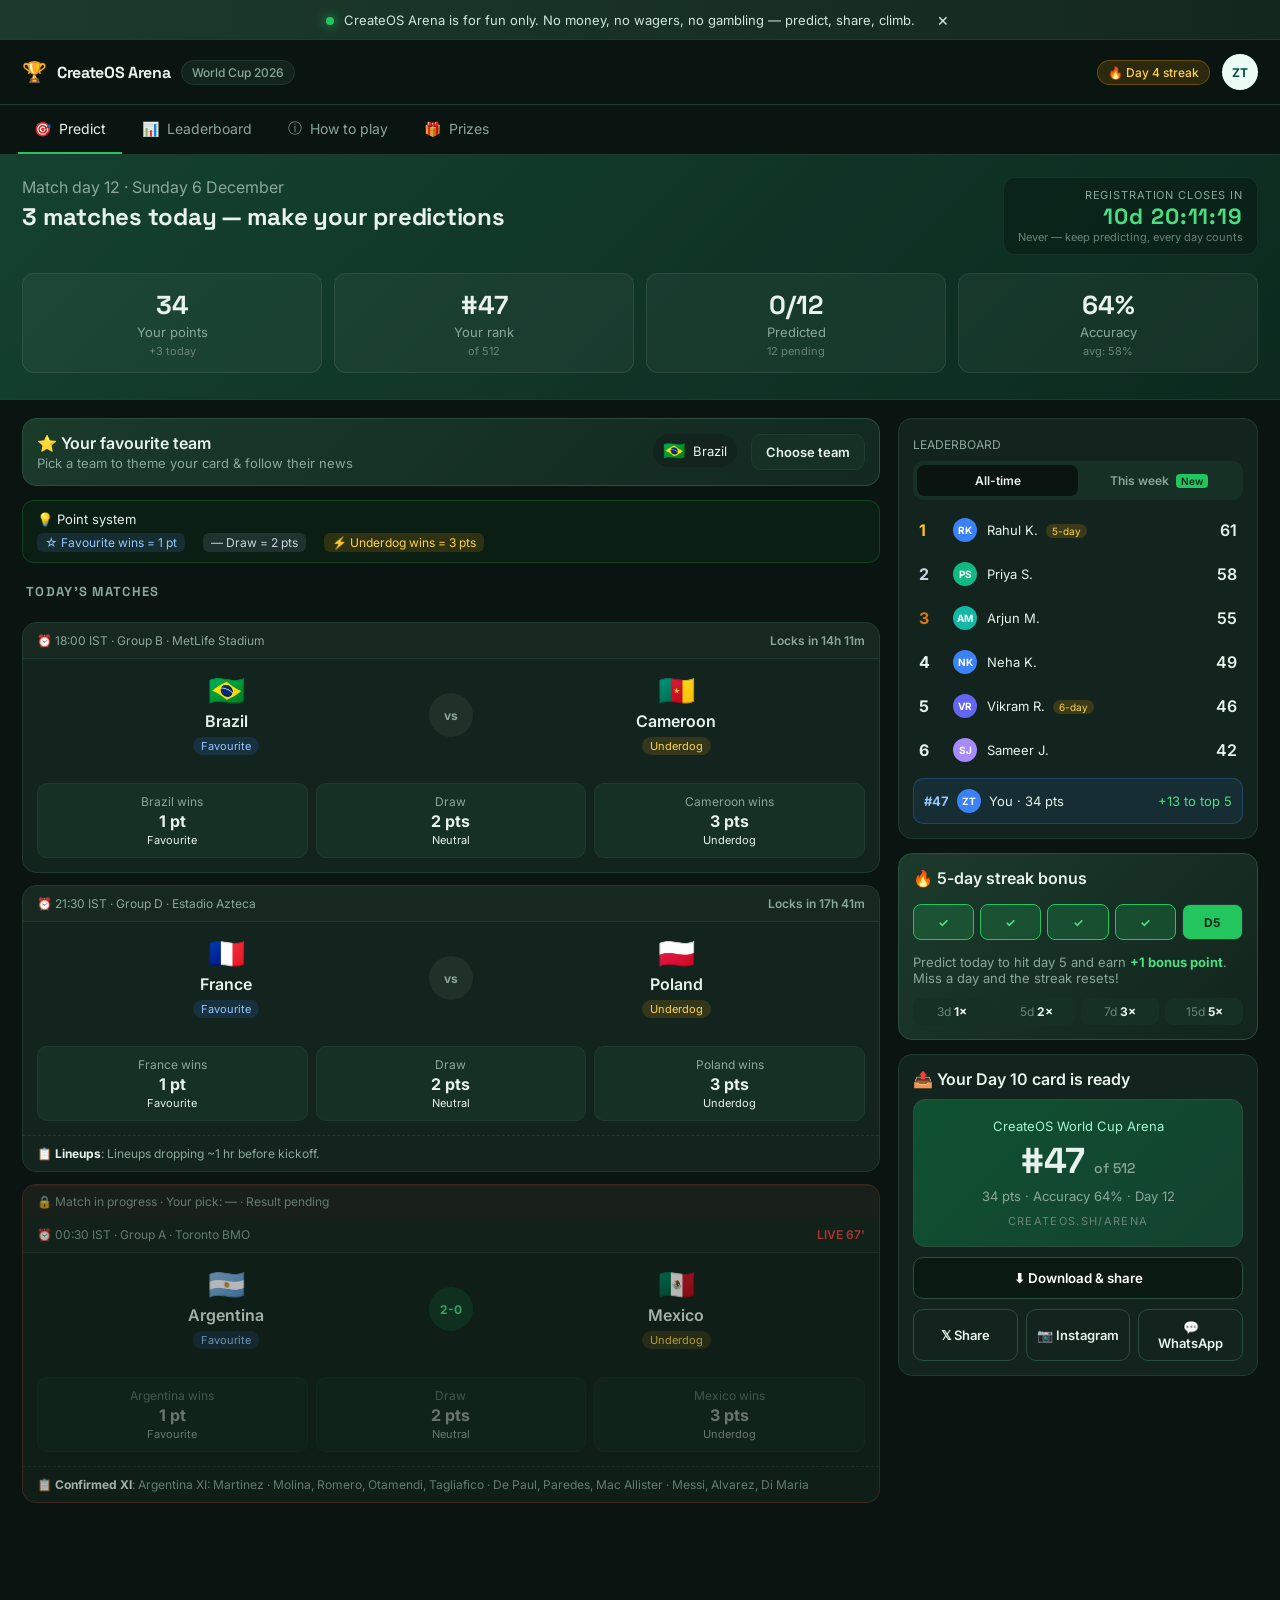
==== index.html @ 61941e2f "feat: ship CreateOS Arena predictions app Static SPA implementing all Section 1 + Section 2 features" ====
<!doctype html>
<html lang="en">
  <head>
    <meta charset="utf-8" />
    <meta name="viewport" content="width=device-width, initial-scale=1, viewport-fit=cover" />
    <meta name="theme-color" content="#0b1f17" />
    <title>CreateOS Arena · World Cup 2026 Predictions</title>
    <meta name="description" content="CreateOS Arena — predict World Cup 2026 matches, climb the leaderboard, build streaks, and share your rank card. For fun only." />
    <link rel="icon" href="data:image/svg+xml,%3Csvg xmlns='http://www.w3.org/2000/svg' viewBox='0 0 32 32'%3E%3Ctext y='26' font-size='26'%3E%F0%9F%8F%86%3C/text%3E%3C/svg%3E" />
    <link rel="preconnect" href="https://fonts.googleapis.com" />
    <link rel="preconnect" href="https://fonts.gstatic.com" crossorigin />
    <link href="https://fonts.googleapis.com/css2?family=Inter:wght@400;500;600;700;800&family=Space+Grotesk:wght@600;700&display=swap" rel="stylesheet" />
    <link rel="stylesheet" href="./style.css" />
  </head>
  <body>
    <!-- Disclaimer banner -->
    <div class="disclaimer" id="disclaimerBar">
      <span><span class="dot" aria-hidden="true"></span> CreateOS Arena is for fun only. No money, no wagers, no gambling — predict, share, climb.</span>
      <button class="close" id="disclaimerClose" aria-label="Dismiss disclaimer">×</button>
    </div>

    <!-- Top bar -->
    <header class="topbar">
      <div class="brand">
        <span class="logo" aria-hidden="true">🏆</span>
        <strong>CreateOS Arena</strong>
        <span class="pill ghost">World Cup 2026</span>
      </div>
      <div class="top-actions">
        <span class="pill streak" id="streakPill">🔥 Day <span id="streakDays">4</span> streak</span>
        <button class="avatar" id="avatarBtn" aria-haspopup="menu" aria-expanded="false">
          <span id="avatarInitials">ZT</span>
        </button>
        <div class="menu" id="userMenu" role="menu" hidden>
          <button class="menu-item" data-action="login">Sign in with CreateOS (Google)</button>
          <button class="menu-item" data-action="favourite">Choose favourite team</button>
          <button class="menu-item" data-action="share">Share my rank card</button>
          <button class="menu-item" data-action="logout">Sign out</button>
        </div>
      </div>
    </header>

    <!-- Tabs -->
    <nav class="tabs" role="tablist">
      <button class="tab active" role="tab" data-tab="predict" aria-selected="true">
        <span class="tab-ico">🎯</span> Predict
      </button>
      <button class="tab" role="tab" data-tab="leaderboard" aria-selected="false">
        <span class="tab-ico">📊</span> Leaderboard
      </button>
      <button class="tab" role="tab" data-tab="how" aria-selected="false">
        <span class="tab-ico">ⓘ</span> How to play
      </button>
      <button class="tab" role="tab" data-tab="prizes" aria-selected="false">
        <span class="tab-ico">🎁</span> Prizes
      </button>
    </nav>

    <main class="content">
      <!-- =================== PREDICT =================== -->
      <section class="panel active" id="tab-predict" role="tabpanel">
        <!-- Hero strip -->
        <div class="hero">
          <div class="hero-head">
            <div>
              <div class="muted">Match day <span id="matchDayNum">12</span> · <span id="todayLabel">Wednesday, June 22</span></div>
              <h1 id="heroTitle"><span id="todayCount">3</span> matches today — make your predictions</h1>
            </div>
            <div class="countdown-card" title="Registration is always open">
              <div class="cd-label">Registration closes in</div>
              <div class="cd-clock" id="regCountdown">--:--:--</div>
              <div class="cd-sub">Never — keep predicting, every day counts</div>
            </div>
          </div>

          <div class="stats">
            <div class="stat">
              <div class="stat-val" id="statPoints">34</div>
              <div class="stat-label">Your points</div>
              <div class="stat-sub good">+3 today</div>
            </div>
            <div class="stat">
              <div class="stat-val">#<span id="statRank">47</span></div>
              <div class="stat-label">Your rank</div>
              <div class="stat-sub">of <span id="statTotal">512</span></div>
            </div>
            <div class="stat">
              <div class="stat-val"><span id="statPredCount">11</span>/<span id="statPredTotal">12</span></div>
              <div class="stat-label">Predicted</div>
              <div class="stat-sub warn"><span id="statPending">1</span> pending</div>
            </div>
            <div class="stat">
              <div class="stat-val"><span id="statAcc">64</span>%</div>
              <div class="stat-label">Accuracy</div>
              <div class="stat-sub">avg: 58%</div>
            </div>
          </div>
        </div>

        <!-- Two column body -->
        <div class="grid">
          <div class="col-main">
            <!-- Favourite team picker -->
            <div class="fav-card" id="favCard">
              <div class="fav-left">
                <div class="fav-title">⭐ Your favourite team</div>
                <div class="fav-sub" id="favSub">Pick a team to theme your card & follow their news</div>
              </div>
              <div class="fav-right">
                <div class="fav-current" id="favCurrent" hidden>
                  <span class="flag" id="favFlag">🇧🇷</span>
                  <span id="favName">Brazil</span>
                </div>
                <button class="btn ghost" id="favPick">Choose team</button>
              </div>
            </div>

            <div class="point-system">
              <div class="ps-head">💡 Point system</div>
              <div class="ps-row">
                <span class="chip fav">☆ Favourite wins = 1 pt</span>
                <span class="chip neutral">— Draw = 2 pts</span>
                <span class="chip under">⚡ Underdog wins = 3 pts</span>
              </div>
            </div>

            <h3 class="section-title">Today's matches</h3>
            <div id="matchList" class="match-list"><!-- matches injected --></div>

            <!-- Favourite team news -->
            <div class="news-card" id="newsCard" hidden>
              <div class="news-head">
                <span>📰 News for <span id="newsTeam">your team</span></span>
                <span class="muted small">updated just now</span>
              </div>
              <ul id="newsList" class="news-list"></ul>
            </div>
          </div>

          <aside class="col-side">
            <!-- Leaderboard widget -->
            <div class="card lb-widget">
              <div class="lb-head">
                <span class="muted small">LEADERBOARD</span>
              </div>
              <div class="seg">
                <button class="seg-btn active" data-lb="all">All-time</button>
                <button class="seg-btn" data-lb="week">This week <span class="new">New</span></button>
              </div>
              <ol class="lb-list" id="lbTop"></ol>
              <div class="me-row">
                <div class="me-left">
                  <span class="me-rank">#<span id="myRank">47</span></span>
                  <span class="avatar small me">ZT</span>
                  <span>You · <span id="myPoints">34</span> pts</span>
                </div>
                <span class="me-right good">+13 to top 5</span>
              </div>
            </div>

            <!-- Streak bonus -->
            <div class="card streak-card">
              <div class="streak-head">🔥 <span id="streakHeadDays">5</span>-day streak bonus</div>
              <div class="streak-dots" id="streakDots"></div>
              <div class="streak-text" id="streakText">Predict today to hit day 5 and earn <b class="good">+1 bonus point</b>. Miss a day and the streak resets!</div>
              <div class="streak-table">
                <div><span class="dim">3d</span> <b>1×</b></div>
                <div><span class="dim">5d</span> <b>2×</b></div>
                <div><span class="dim">7d</span> <b>3×</b></div>
                <div><span class="dim">15d</span> <b>5×</b></div>
              </div>
            </div>

            <!-- Share card -->
            <div class="card share-card">
              <div class="share-head">📤 Your Day <span id="cardDayNum">10</span> card is ready</div>
              <div class="rank-card" id="rankCard">
                <div class="rc-title">CreateOS World Cup Arena</div>
                <div class="rc-rank">#<span id="rcRank">47</span> <span class="rc-of">of <span id="rcTotal">512</span></span></div>
                <div class="rc-meta"><span id="rcPoints">34</span> pts · Accuracy <span id="rcAcc">64</span>% · Day <span id="rcDay">12</span></div>
                <div class="rc-watermark">CREATEOS.SH/ARENA</div>
              </div>
              <div class="share-row">
                <button class="btn dark" id="downloadCard">⬇ Download & share</button>
              </div>
              <div class="share-row split">
                <button class="btn outline" data-share="x">𝕏 Share</button>
                <button class="btn outline" data-share="ig">📷 Instagram</button>
                <button class="btn outline" data-share="wa">💬 WhatsApp</button>
              </div>
            </div>
          </aside>
        </div>
      </section>

      <!-- =================== LEADERBOARD =================== -->
      <section class="panel" id="tab-leaderboard" role="tabpanel">
        <div class="hero small">
          <h2>Global leaderboard</h2>
          <div class="muted">Live ranks across all CreateOS Arena predictors · <span id="lbTotal">512</span> players</div>
        </div>
        <div class="card">
          <div class="seg">
            <button class="seg-btn active" data-lb-full="all">All-time</button>
            <button class="seg-btn" data-lb-full="week">This week</button>
            <button class="seg-btn" data-lb-full="day">Today</button>
          </div>
          <table class="lb-table">
            <thead>
              <tr><th>#</th><th>Player</th><th class="hide-sm">Streak</th><th class="hide-sm">Accuracy</th><th>Points</th></tr>
            </thead>
            <tbody id="lbFullBody"></tbody>
          </table>
        </div>

        <h3 class="section-title">Per-match points breakdown</h3>
        <div class="card">
          <table class="lb-table">
            <thead>
              <tr><th>Match</th><th>Your pick</th><th>Result</th><th class="hide-sm">Type</th><th>Points</th></tr>
            </thead>
            <tbody id="breakdownBody"></tbody>
          </table>
          <div class="totals">
            <span class="muted">Total predictions <b id="totalPreds">11</b></span>
            <span class="muted">Total points <b id="totalPts">34</b></span>
          </div>
        </div>
      </section>

      <!-- =================== HOW TO PLAY =================== -->
      <section class="panel" id="tab-how" role="tabpanel">
        <div class="hero small">
          <h2>How to play</h2>
          <div class="muted">Simple rules. Big bragging rights. Zero gambling.</div>
        </div>

        <div class="grid two">
          <div class="card">
            <h3>📜 Rules</h3>
            <ol class="rules">
              <li>Pick a winner for every match — or a draw.</li>
              <li>Predictions <b>lock at kickoff</b>. After that, no edits.</li>
              <li>Points are awarded after the official result.</li>
              <li>Build a daily streak to multiply your bonus.</li>
              <li>Share your rank card every 5th day for clout.</li>
            </ol>
          </div>

          <div class="card">
            <h3>🎯 Points system</h3>
            <div class="ps-grid">
              <div class="ps-cell fav"><b>1 pt</b><span>Favourite wins</span></div>
              <div class="ps-cell neutral"><b>2 pts</b><span>Draw</span></div>
              <div class="ps-cell under"><b>3 pts</b><span>Underdog wins</span></div>
            </div>
            <h4>Streak multipliers</h4>
            <div class="ps-grid four">
              <div class="ps-cell"><b>3d</b><span>1× bonus</span></div>
              <div class="ps-cell"><b>5d</b><span>2× bonus</span></div>
              <div class="ps-cell"><b>7d</b><span>3× bonus</span></div>
              <div class="ps-cell hot"><b>15d</b><span>5× bonus</span></div>
            </div>
          </div>
        </div>

        <div class="card">
          <h3>❓ FAQ</h3>
          <details open>
            <summary>When do predictions lock?</summary>
            <p>Each match locks at the official kickoff time. You'll see a live countdown on the match card.</p>
          </details>
          <details>
            <summary>What happens if a match is postponed?</summary>
            <p>Your prediction carries to the rescheduled date. If the match is cancelled, the prediction is voided — no points won, no streak broken.</p>
          </details>
          <details>
            <summary>How are favourite vs underdog decided?</summary>
            <p>We use pre-match win probability. Anything below 35% is the underdog. We update this up to 1 hour before kickoff.</p>
          </details>
          <details>
            <summary>Is this gambling?</summary>
            <p>No. CreateOS Arena is a free, fun prediction game. No entry fees, no wagering, no cash payouts beyond the announced prize draws.</p>
          </details>
        </div>
      </section>

      <!-- =================== PRIZES =================== -->
      <section class="panel" id="tab-prizes" role="tabpanel">
        <div class="hero small">
          <h2>Prizes</h2>
          <div class="muted">Final tiers TBD — here's what we're locking in.</div>
        </div>
        <div class="prize-row">
          <div class="prize gold">
            <div class="prize-rank">🥇 1st</div>
            <div class="prize-title">Champion Bundle</div>
            <ul>
              <li>Official replica trophy</li>
              <li>CreateOS Arena hoodie</li>
              <li>Featured profile for the season</li>
            </ul>
            <button class="btn dark" disabled>Claim opens after final</button>
          </div>
          <div class="prize silver">
            <div class="prize-rank">🥈 2nd / 🥉 3rd</div>
            <div class="prize-title">Podium Pack</div>
            <ul>
              <li>Limited-edition jersey</li>
              <li>CreateOS merch kit</li>
              <li>Hall of fame badge</li>
            </ul>
            <button class="btn dark" disabled>Claim opens after final</button>
          </div>
          <div class="prize bronze">
            <div class="prize-rank">🎉 Participation</div>
            <div class="prize-title">Predictor Perks</div>
            <ul>
              <li>Profile badge for every active streak ≥ 7</li>
              <li>Wallpaper pack + sticker drop</li>
              <li>Early access to the next season</li>
            </ul>
            <button class="btn outline" id="claimPerks">Claim my perks</button>
          </div>
        </div>
        <p class="muted small center">Prizes are subject to final terms. CreateOS Arena is a free fun-only game.</p>
      </section>
    </main>

    <!-- Mobile bottom bar -->
    <nav class="mobile-tabs">
      <button class="m-tab active" data-tab="predict">🎯<span>Predict</span></button>
      <button class="m-tab" data-tab="leaderboard">📊<span>Leaderboard</span></button>
      <button class="m-tab" data-tab="how">ⓘ<span>How to play</span></button>
      <button class="m-tab" data-tab="prizes">🎁<span>Prizes</span></button>
    </nav>

    <!-- ============== Modals ============== -->
    <!-- Login -->
    <div class="modal" id="loginModal" hidden>
      <div class="modal-card">
        <button class="modal-close" data-close>×</button>
        <h3>Sign in to CreateOS Arena</h3>
        <p class="muted">Use your Google account via CreateOS to save your streak and predictions.</p>
        <button class="google-btn" id="googleLogin">
          <svg width="18" height="18" viewBox="0 0 18 18" aria-hidden="true"><path fill="#4285F4" d="M17.64 9.2c0-.64-.06-1.25-.16-1.84H9v3.49h4.84c-.21 1.13-.84 2.08-1.79 2.72v2.26h2.9c1.7-1.57 2.69-3.88 2.69-6.63z"/><path fill="#34A853" d="M9 18c2.43 0 4.46-.81 5.95-2.18l-2.9-2.26c-.81.54-1.83.86-3.05.86-2.34 0-4.33-1.58-5.04-3.7H.96v2.32A9 9 0 0 0 9 18z"/><path fill="#FBBC05" d="M3.96 10.72A5.4 5.4 0 0 1 3.68 9c0-.6.1-1.18.28-1.72V4.96H.96A9 9 0 0 0 0 9c0 1.45.35 2.82.96 4.04l3-2.32z"/><path fill="#EA4335" d="M9 3.58c1.32 0 2.5.45 3.44 1.35l2.58-2.58C13.46.89 11.43 0 9 0A9 9 0 0 0 .96 4.96l3 2.32C4.67 5.16 6.66 3.58 9 3.58z"/></svg>
          Continue with Google
        </button>
        <p class="tiny muted">By continuing you accept the for-fun terms. No gambling.</p>
      </div>
    </div>

    <!-- Favourite team -->
    <div class="modal" id="favModal" hidden>
      <div class="modal-card wide">
        <button class="modal-close" data-close>×</button>
        <h3>Pick your favourite team</h3>
        <p class="muted">Themes your rank card, lineups, and news feed.</p>
        <div class="team-grid" id="teamGrid"></div>
        <div class="vote-panel">
          <div class="vote-head">🎨 Theme votes — community pick</div>
          <div class="vote-bars" id="voteBars"></div>
        </div>
      </div>
    </div>

    <!-- Share -->
    <div class="modal" id="shareModal" hidden>
      <div class="modal-card">
        <button class="modal-close" data-close>×</button>
        <h3>Share your card</h3>
        <p class="muted">Optimised for Instagram Stories, X, and WhatsApp.</p>
        <div id="shareLinks" class="share-links"></div>
      </div>
    </div>

    <script src="./app.js"></script>
  </body>
</html>
---- style.css ----
:root {
  --bg: #0a1410;
  --bg-2: #0f1d18;
  --panel: #12241d;
  --panel-2: #163025;
  --line: #1f3a2e;
  --line-2: #2a4f3e;
  --text: #e7f3ec;
  --muted: #8aa79a;
  --dim: #6a8478;
  --accent: #22c55e;
  --accent-2: #4ade80;
  --warn: #f59e0b;
  --danger: #ef4444;
  --gold: #fbbf24;
  --silver: #cbd5e1;
  --bronze: #d97706;
  --blue: #3b82f6;
  --purple: #a78bfa;
}

* { box-sizing: border-box; }
html, body { margin: 0; padding: 0; background: var(--bg); color: var(--text); font-family: 'Inter', -apple-system, BlinkMacSystemFont, 'Segoe UI', Roboto, sans-serif; -webkit-font-smoothing: antialiased; }
body { min-height: 100vh; padding-bottom: 96px; }
h1, h2, h3, h4 { font-family: 'Space Grotesk', 'Inter', sans-serif; margin: 0 0 8px; letter-spacing: -0.01em; }
button { font-family: inherit; cursor: pointer; }
.muted { color: var(--muted); }
.small { font-size: 12px; }
.tiny { font-size: 11px; }
.good { color: var(--accent-2); }
.warn { color: var(--warn); }
.center { text-align: center; }
.dim { color: var(--dim); }

/* Disclaimer */
.disclaimer {
  display: flex; justify-content: center; align-items: center; gap: 16px;
  background: linear-gradient(90deg, #1c3a2c, #14271f);
  border-bottom: 1px solid var(--line);
  color: #cfe8d9; font-size: 13px; padding: 8px 16px; position: sticky; top: 0; z-index: 60;
}
.disclaimer .dot { display: inline-block; width: 8px; height: 8px; border-radius: 999px; background: var(--accent); box-shadow: 0 0 12px var(--accent); margin-right: 6px; vertical-align: middle; }
.disclaimer .close { background: transparent; border: 0; color: #cfe8d9; font-size: 18px; cursor: pointer; }
.disclaimer.hidden { display: none; }

/* Top bar */
.topbar {
  display: flex; justify-content: space-between; align-items: center;
  padding: 14px 22px; border-bottom: 1px solid var(--line); background: var(--bg);
  position: sticky; top: 0; z-index: 50;
}
.disclaimer + .topbar { top: 37px; }
.brand { display: flex; align-items: center; gap: 10px; font-size: 16px; }
.brand .logo { font-size: 20px; }
.brand strong { font-family: 'Space Grotesk', sans-serif; font-weight: 700; letter-spacing: -0.02em; }
.pill { padding: 4px 10px; border-radius: 999px; font-size: 12px; font-weight: 500; }
.pill.ghost { background: var(--panel); color: var(--muted); border: 1px solid var(--line); }
.pill.streak { background: rgba(245, 158, 11, 0.15); color: #fcd34d; border: 1px solid rgba(245, 158, 11, 0.3); }
.top-actions { display: flex; align-items: center; gap: 12px; position: relative; }
.avatar {
  width: 36px; height: 36px; border-radius: 999px; background: #ecfdf5; color: #064e3b;
  border: 0; font-weight: 700; font-size: 12px; display: inline-flex; align-items: center; justify-content: center;
}
.avatar.small { width: 24px; height: 24px; font-size: 10px; }
.avatar.me { background: var(--blue); color: #fff; }
.menu {
  position: absolute; right: 0; top: 46px; background: var(--panel-2); border: 1px solid var(--line);
  border-radius: 12px; padding: 6px; min-width: 240px; z-index: 80;
  box-shadow: 0 24px 48px rgba(0,0,0,0.4);
}
.menu-item { display: block; width: 100%; padding: 10px 12px; background: transparent; border: 0; color: var(--text); text-align: left; border-radius: 8px; font-size: 13px; }
.menu-item:hover { background: var(--panel); }

/* Tabs */
.tabs {
  display: flex; gap: 4px; padding: 0 18px; border-bottom: 1px solid var(--line); background: var(--bg);
  position: sticky; top: 65px; z-index: 40;
}
.disclaimer + .topbar + .tabs { top: 102px; }
.tab {
  background: transparent; border: 0; color: var(--muted); padding: 14px 16px; font-size: 14px;
  border-bottom: 2px solid transparent; display: inline-flex; align-items: center; gap: 8px;
}
.tab.active { color: var(--text); border-bottom-color: var(--accent); }
.tab-ico { opacity: 0.9; }

.content { padding: 0; }
.panel { display: none; }
.panel.active { display: block; }

/* Hero */
.hero {
  background: linear-gradient(135deg, #14422e, #0f3326 60%, #0c2a1f);
  padding: 22px 22px 26px; border-bottom: 1px solid var(--line);
}
.hero.small { padding: 18px 22px; }
.hero h1 { font-size: 24px; margin-top: 4px; }
.hero h2 { font-size: 20px; }
.hero-head { display: flex; justify-content: space-between; align-items: flex-start; gap: 24px; flex-wrap: wrap; }
.countdown-card {
  background: rgba(0,0,0,0.25); border: 1px solid rgba(255,255,255,0.06);
  border-radius: 12px; padding: 10px 14px; min-width: 220px; text-align: right;
}
.cd-label { font-size: 11px; color: var(--muted); text-transform: uppercase; letter-spacing: 0.08em; }
.cd-clock { font-family: 'Space Grotesk', monospace; font-weight: 700; font-size: 22px; color: var(--accent-2); letter-spacing: 0.04em; }
.cd-sub { font-size: 11px; color: var(--dim); }

.stats { display: grid; grid-template-columns: repeat(4, 1fr); gap: 12px; margin-top: 18px; }
.stat {
  background: rgba(255, 255, 255, 0.04); border: 1px solid rgba(255,255,255,0.08);
  border-radius: 12px; padding: 14px; text-align: center;
}
.stat-val { font-family: 'Space Grotesk', sans-serif; font-weight: 700; font-size: 26px; }
.stat-label { color: var(--muted); font-size: 13px; margin-top: 2px; }
.stat-sub { font-size: 11px; margin-top: 4px; color: var(--dim); }

/* Layout grid */
.grid {
  display: grid; grid-template-columns: 1fr 360px; gap: 18px; padding: 18px 22px;
}
.grid.two { grid-template-columns: 1fr 1fr; }
@media (max-width: 960px) {
  .grid, .grid.two { grid-template-columns: 1fr; }
}

.col-main, .col-side { display: flex; flex-direction: column; gap: 14px; }

.card {
  background: var(--panel); border: 1px solid var(--line); border-radius: 14px; padding: 14px;
}
.section-title { font-size: 13px; color: var(--muted); text-transform: uppercase; letter-spacing: 0.1em; margin: 6px 4px 8px; }

/* Favourite card */
.fav-card {
  display: flex; justify-content: space-between; align-items: center; gap: 14px;
  background: linear-gradient(135deg, #1a3a2a, #122821);
  border: 1px solid var(--line-2); border-radius: 14px; padding: 14px;
}
.fav-title { font-weight: 600; }
.fav-sub { color: var(--muted); font-size: 13px; margin-top: 2px; }
.fav-current { display: inline-flex; align-items: center; gap: 8px; padding: 6px 10px; background: var(--panel); border-radius: 999px; margin-right: 10px; font-size: 13px; }
.fav-current .flag { font-size: 18px; }

/* Point system box */
.point-system {
  background: rgba(34, 197, 94, 0.06); border: 1px solid rgba(34, 197, 94, 0.2);
  border-radius: 12px; padding: 10px 14px;
}
.ps-head { font-size: 13px; margin-bottom: 6px; }
.ps-row { display: flex; gap: 18px; flex-wrap: wrap; font-size: 13px; color: #cfe8d9; }
.chip { padding: 2px 8px; border-radius: 6px; font-size: 12px; }
.chip.fav { background: rgba(96, 165, 250, 0.12); color: #93c5fd; }
.chip.neutral { background: rgba(148, 163, 184, 0.15); color: #cbd5e1; }
.chip.under { background: rgba(245, 158, 11, 0.15); color: #fcd34d; }

/* Match cards */
.match-list { display: flex; flex-direction: column; gap: 12px; }
.match {
  background: var(--panel); border: 1px solid var(--line); border-radius: 14px; overflow: hidden;
  transition: border-color 0.2s, transform 0.05s;
}
.match.selected { border-color: var(--accent); box-shadow: 0 0 0 1px rgba(34,197,94,0.3); }
.match.live { border-color: rgba(239, 68, 68, 0.3); }
.match.locked { opacity: 0.7; }
.match-head {
  display: flex; justify-content: space-between; align-items: center;
  padding: 10px 14px; border-bottom: 1px solid var(--line);
  font-size: 12px; color: var(--muted);
  background: rgba(255,255,255,0.02);
}
.match-head .right { font-weight: 600; }
.match-head .right.lock-soon { color: #fda4af; }
.match-head .right.lock { color: var(--warn); }
.match-head .right.live { color: var(--danger); }
.match-body {
  display: grid; grid-template-columns: 1fr auto 1fr; gap: 14px; align-items: center; padding: 16px 14px;
}
.team { text-align: center; }
.team.right { text-align: center; }
.team .flag { font-size: 30px; line-height: 1; }
.team .name { font-weight: 600; margin-top: 6px; }
.team .role {
  display: inline-block; margin-top: 6px; font-size: 11px; padding: 2px 8px; border-radius: 999px;
}
.team .role.fav { background: rgba(59,130,246,0.15); color: #93c5fd; }
.team .role.under { background: rgba(245,158,11,0.15); color: #fcd34d; }
.vs-circle {
  width: 44px; height: 44px; border-radius: 999px;
  background: rgba(255,255,255,0.06); display: inline-flex; align-items: center; justify-content: center;
  font-size: 12px; font-weight: 700; color: var(--muted);
}
.vs-circle.score { background: rgba(34,197,94,0.15); color: var(--accent-2); }

.pick-row {
  display: grid; grid-template-columns: 1fr 1fr 1fr; gap: 8px; padding: 12px 14px 14px;
}
.pick {
  background: var(--panel-2); border: 1px solid var(--line); border-radius: 10px;
  padding: 10px 8px; text-align: center; color: var(--text);
  transition: all 0.15s;
}
.pick:hover:not(:disabled) { border-color: var(--line-2); }
.pick .top { font-size: 12px; color: var(--muted); }
.pick .mid { font-weight: 700; font-size: 16px; margin: 2px 0; }
.pick .bot { font-size: 11px; }
.pick.picked { border-color: var(--accent); background: rgba(34,197,94,0.1); }
.pick.picked .top, .pick.picked .bot { color: var(--accent-2); }
.pick:disabled { cursor: not-allowed; opacity: 0.6; }

.live-banner {
  padding: 8px 14px; font-size: 12px; color: var(--muted);
  background: rgba(239, 68, 68, 0.06); border-top: 1px solid rgba(239,68,68,0.15);
  display: flex; justify-content: space-between; align-items: center;
}

.lineup {
  padding: 10px 14px; font-size: 12px; color: var(--muted);
  border-top: 1px dashed var(--line);
}
.lineup b { color: var(--text); }

/* Leaderboard widget */
.lb-widget .lb-head { padding-bottom: 8px; }
.seg { display: flex; background: var(--panel-2); border-radius: 10px; padding: 4px; margin-bottom: 10px; }
.seg-btn { flex: 1; background: transparent; color: var(--muted); border: 0; padding: 8px 10px; border-radius: 8px; font-size: 12px; font-weight: 600; }
.seg-btn.active { background: var(--bg); color: var(--text); }
.seg-btn .new { background: var(--accent); color: #052e16; padding: 1px 5px; border-radius: 4px; font-size: 10px; margin-left: 4px; }

.lb-list { list-style: none; padding: 0; margin: 0; display: flex; flex-direction: column; gap: 4px; }
.lb-row { display: grid; grid-template-columns: 24px 24px 1fr auto; align-items: center; gap: 10px; padding: 8px 6px; border-radius: 8px; }
.lb-row .rank { font-weight: 700; }
.lb-row .rank.gold { color: var(--gold); }
.lb-row .rank.silver { color: var(--silver); }
.lb-row .rank.bronze { color: var(--bronze); }
.lb-row .name { font-size: 13px; }
.lb-row .name .badge { background: rgba(245, 158, 11, 0.18); color: #fcd34d; font-size: 10px; padding: 1px 6px; border-radius: 999px; margin-left: 4px; }
.lb-row .pts { font-weight: 600; }
.lb-row.me { background: rgba(59, 130, 246, 0.12); border: 1px solid rgba(59,130,246,0.3); }

.me-row {
  display: flex; justify-content: space-between; align-items: center;
  background: rgba(59,130,246,0.1); border: 1px solid rgba(59,130,246,0.3);
  border-radius: 10px; padding: 10px; margin-top: 8px; font-size: 13px;
}
.me-row .me-left { display: flex; align-items: center; gap: 8px; }
.me-rank { color: #93c5fd; font-weight: 700; }

/* Streak */
.streak-card { background: linear-gradient(135deg, #1c3a2c, var(--panel)); border-color: var(--line-2); }
.streak-head { font-weight: 600; padding-bottom: 8px; }
.streak-dots { display: flex; gap: 6px; padding: 8px 0; }
.streak-dot {
  flex: 1; height: 36px; border-radius: 8px; display: flex; align-items: center; justify-content: center;
  background: var(--panel-2); border: 1px solid var(--line); color: var(--muted); font-size: 12px; font-weight: 700;
}
.streak-dot.done { background: rgba(34,197,94,0.2); border-color: var(--accent); color: var(--accent-2); }
.streak-dot.today { background: var(--accent); color: #052e16; }
.streak-text { font-size: 13px; color: var(--muted); padding: 6px 0 2px; }
.streak-table { display: grid; grid-template-columns: repeat(4, 1fr); gap: 6px; margin-top: 10px; font-size: 12px; }
.streak-table > div { background: var(--panel-2); border-radius: 8px; padding: 6px 8px; text-align: center; }

/* Share / rank card */
.share-head { font-weight: 600; padding-bottom: 10px; }
.rank-card {
  background: linear-gradient(135deg, #0f5132, #14422e);
  border-radius: 12px; padding: 18px; text-align: center; border: 1px solid var(--line-2);
}
.rc-title { font-size: 13px; color: #a7f3d0; }
.rc-rank { font-family: 'Space Grotesk', sans-serif; font-weight: 800; font-size: 36px; margin: 4px 0; }
.rc-rank .rc-of { font-size: 14px; color: var(--muted); font-weight: 500; }
.rc-meta { font-size: 13px; color: var(--muted); }
.rc-watermark { font-size: 11px; color: var(--dim); letter-spacing: 0.12em; margin-top: 10px; }
.share-row { margin-top: 10px; }
.share-row.split { display: grid; grid-template-columns: 1fr 1fr 1fr; gap: 8px; }

/* Buttons */
.btn { background: var(--accent); color: #052e16; border: 0; padding: 10px 14px; border-radius: 10px; font-weight: 600; }
.btn.dark { background: #0a1a13; color: #fff; border: 1px solid var(--line-2); width: 100%; padding: 12px; }
.btn.dark:hover:not(:disabled) { background: #143124; }
.btn.outline { background: transparent; color: var(--text); border: 1px solid var(--line-2); padding: 9px 10px; font-size: 13px; }
.btn.outline:hover { background: var(--panel-2); }
.btn.ghost { background: var(--panel-2); color: var(--text); border: 1px solid var(--line); padding: 9px 14px; font-size: 13px; }
.btn:disabled { opacity: 0.5; cursor: not-allowed; }

/* News */
.news-card { background: var(--panel); border: 1px solid var(--line); border-radius: 14px; padding: 14px; }
.news-head { display: flex; justify-content: space-between; align-items: center; margin-bottom: 8px; font-weight: 600; }
.news-list { list-style: none; padding: 0; margin: 0; }
.news-list li { padding: 8px 0; border-bottom: 1px dashed var(--line); font-size: 13px; }
.news-list li:last-child { border-bottom: 0; }
.news-list b { color: var(--accent-2); }

/* Leaderboard table */
.lb-table { width: 100%; border-collapse: collapse; font-size: 13px; }
.lb-table th, .lb-table td { padding: 10px; border-bottom: 1px solid var(--line); text-align: left; }
.lb-table th { color: var(--muted); font-weight: 500; font-size: 11px; text-transform: uppercase; letter-spacing: 0.08em; }
.lb-table tr.me { background: rgba(59,130,246,0.1); }
.lb-table tr:last-child td { border-bottom: 0; }
@media (max-width: 640px) {
  .hide-sm { display: none; }
}
.totals { display: flex; justify-content: flex-end; gap: 16px; padding: 10px; font-size: 13px; border-top: 1px solid var(--line); margin-top: 8px; }

/* Rules grid */
.rules { padding-left: 18px; line-height: 1.7; color: #d6ebde; }
.ps-grid { display: grid; grid-template-columns: repeat(3, 1fr); gap: 8px; margin: 10px 0; }
.ps-grid.four { grid-template-columns: repeat(4, 1fr); }
.ps-cell { background: var(--panel-2); border: 1px solid var(--line); border-radius: 10px; padding: 12px; text-align: center; }
.ps-cell b { display: block; font-size: 18px; font-family: 'Space Grotesk', sans-serif; }
.ps-cell span { color: var(--muted); font-size: 12px; }
.ps-cell.fav b { color: #93c5fd; }
.ps-cell.neutral b { color: #cbd5e1; }
.ps-cell.under b { color: #fcd34d; }
.ps-cell.hot { background: linear-gradient(135deg, rgba(245,158,11,0.2), var(--panel-2)); border-color: rgba(245,158,11,0.4); }
.ps-cell.hot b { color: #fcd34d; }

details { background: var(--panel-2); border: 1px solid var(--line); border-radius: 10px; padding: 10px 14px; margin: 8px 0; }
details summary { cursor: pointer; font-weight: 600; }
details[open] summary { margin-bottom: 6px; }
details p { color: var(--muted); margin: 4px 0 0; font-size: 13px; }

/* Prizes */
.prize-row { display: grid; grid-template-columns: repeat(3, 1fr); gap: 14px; padding: 0 22px; }
@media (max-width: 800px) { .prize-row { grid-template-columns: 1fr; padding: 0 18px; } }
.prize { background: var(--panel); border: 1px solid var(--line); border-radius: 14px; padding: 16px; }
.prize.gold { border-color: rgba(251,191,36,0.4); background: linear-gradient(160deg, rgba(251,191,36,0.08), var(--panel)); }
.prize.silver { border-color: rgba(203,213,225,0.3); background: linear-gradient(160deg, rgba(203,213,225,0.05), var(--panel)); }
.prize.bronze { border-color: rgba(217,119,6,0.3); background: linear-gradient(160deg, rgba(217,119,6,0.05), var(--panel)); }
.prize-rank { font-weight: 700; font-size: 14px; color: var(--muted); }
.prize-title { font-family: 'Space Grotesk', sans-serif; font-size: 20px; font-weight: 700; margin: 4px 0 8px; }
.prize ul { padding-left: 16px; color: #d6ebde; font-size: 13px; line-height: 1.7; }

/* Mobile bottom bar */
.mobile-tabs { display: none; }
@media (max-width: 720px) {
  .tabs { display: none; }
  .mobile-tabs {
    display: flex; position: fixed; bottom: 0; left: 0; right: 0;
    background: var(--bg-2); border-top: 1px solid var(--line);
    padding: 6px 8px env(safe-area-inset-bottom, 8px); z-index: 60;
  }
  .m-tab {
    flex: 1; background: transparent; border: 0; color: var(--muted); padding: 8px 4px;
    display: flex; flex-direction: column; align-items: center; gap: 2px; font-size: 11px;
    border-radius: 10px;
  }
  .m-tab.active { color: var(--text); background: var(--panel); }
  .m-tab span { font-size: 11px; }
  .stats { grid-template-columns: repeat(2, 1fr); }
  .topbar { padding: 12px 14px; }
  .top-actions .pill.streak { display: none; }
  .grid { padding: 14px; }
}

/* Modals */
.modal { position: fixed; inset: 0; background: rgba(0,0,0,0.6); z-index: 100; display: flex; align-items: center; justify-content: center; padding: 20px; }
.modal[hidden] { display: none; }
.modal-card { background: var(--bg-2); border: 1px solid var(--line-2); border-radius: 14px; padding: 22px; width: 100%; max-width: 420px; position: relative; }
.modal-card.wide { max-width: 720px; }
.modal-card h3 { margin-bottom: 6px; }
.modal-close { position: absolute; top: 10px; right: 14px; background: transparent; border: 0; color: var(--muted); font-size: 22px; }

.google-btn {
  display: flex; align-items: center; justify-content: center; gap: 10px; width: 100%;
  background: #fff; color: #1f2937; border: 0; padding: 12px; border-radius: 10px; font-weight: 600;
  margin: 14px 0 6px;
}
.team-grid { display: grid; grid-template-columns: repeat(auto-fill, minmax(110px, 1fr)); gap: 8px; max-height: 320px; overflow-y: auto; padding: 4px; }
.team-cell {
  background: var(--panel); border: 1px solid var(--line); border-radius: 10px; padding: 10px 6px;
  display: flex; flex-direction: column; align-items: center; gap: 4px; cursor: pointer; color: var(--text); font-size: 12px;
}
.team-cell:hover { border-color: var(--line-2); }
.team-cell.selected { border-color: var(--accent); background: rgba(34,197,94,0.08); }
.team-cell .flag { font-size: 28px; }

.vote-panel { margin-top: 16px; padding-top: 14px; border-top: 1px solid var(--line); }
.vote-head { font-size: 13px; color: var(--muted); margin-bottom: 8px; }
.vote-bars { display: flex; flex-direction: column; gap: 6px; }
.vote-row { display: grid; grid-template-columns: 30px 1fr 50px; align-items: center; gap: 10px; font-size: 12px; }
.vote-bar { background: var(--panel); border-radius: 999px; overflow: hidden; height: 8px; }
.vote-bar > div { height: 100%; background: linear-gradient(90deg, var(--accent), var(--accent-2)); border-radius: 999px; }
.vote-row .pct { text-align: right; color: var(--muted); }

.share-links { display: flex; flex-direction: column; gap: 8px; margin-top: 12px; }
.share-links a { display: flex; gap: 10px; align-items: center; padding: 12px; background: var(--panel); border: 1px solid var(--line); border-radius: 10px; color: var(--text); text-decoration: none; font-weight: 600; }
.share-links a:hover { border-color: var(--line-2); }

/* Toast */
.toast {
  position: fixed; left: 50%; bottom: 100px; transform: translateX(-50%);
  background: var(--accent); color: #052e16; padding: 10px 16px; border-radius: 999px;
  font-weight: 600; box-shadow: 0 12px 30px rgba(34,197,94,0.4); z-index: 200; animation: pop 0.3s ease-out;
}
@keyframes pop { from { opacity: 0; transform: translate(-50%, 12px); } to { opacity: 1; transform: translate(-50%, 0); } }
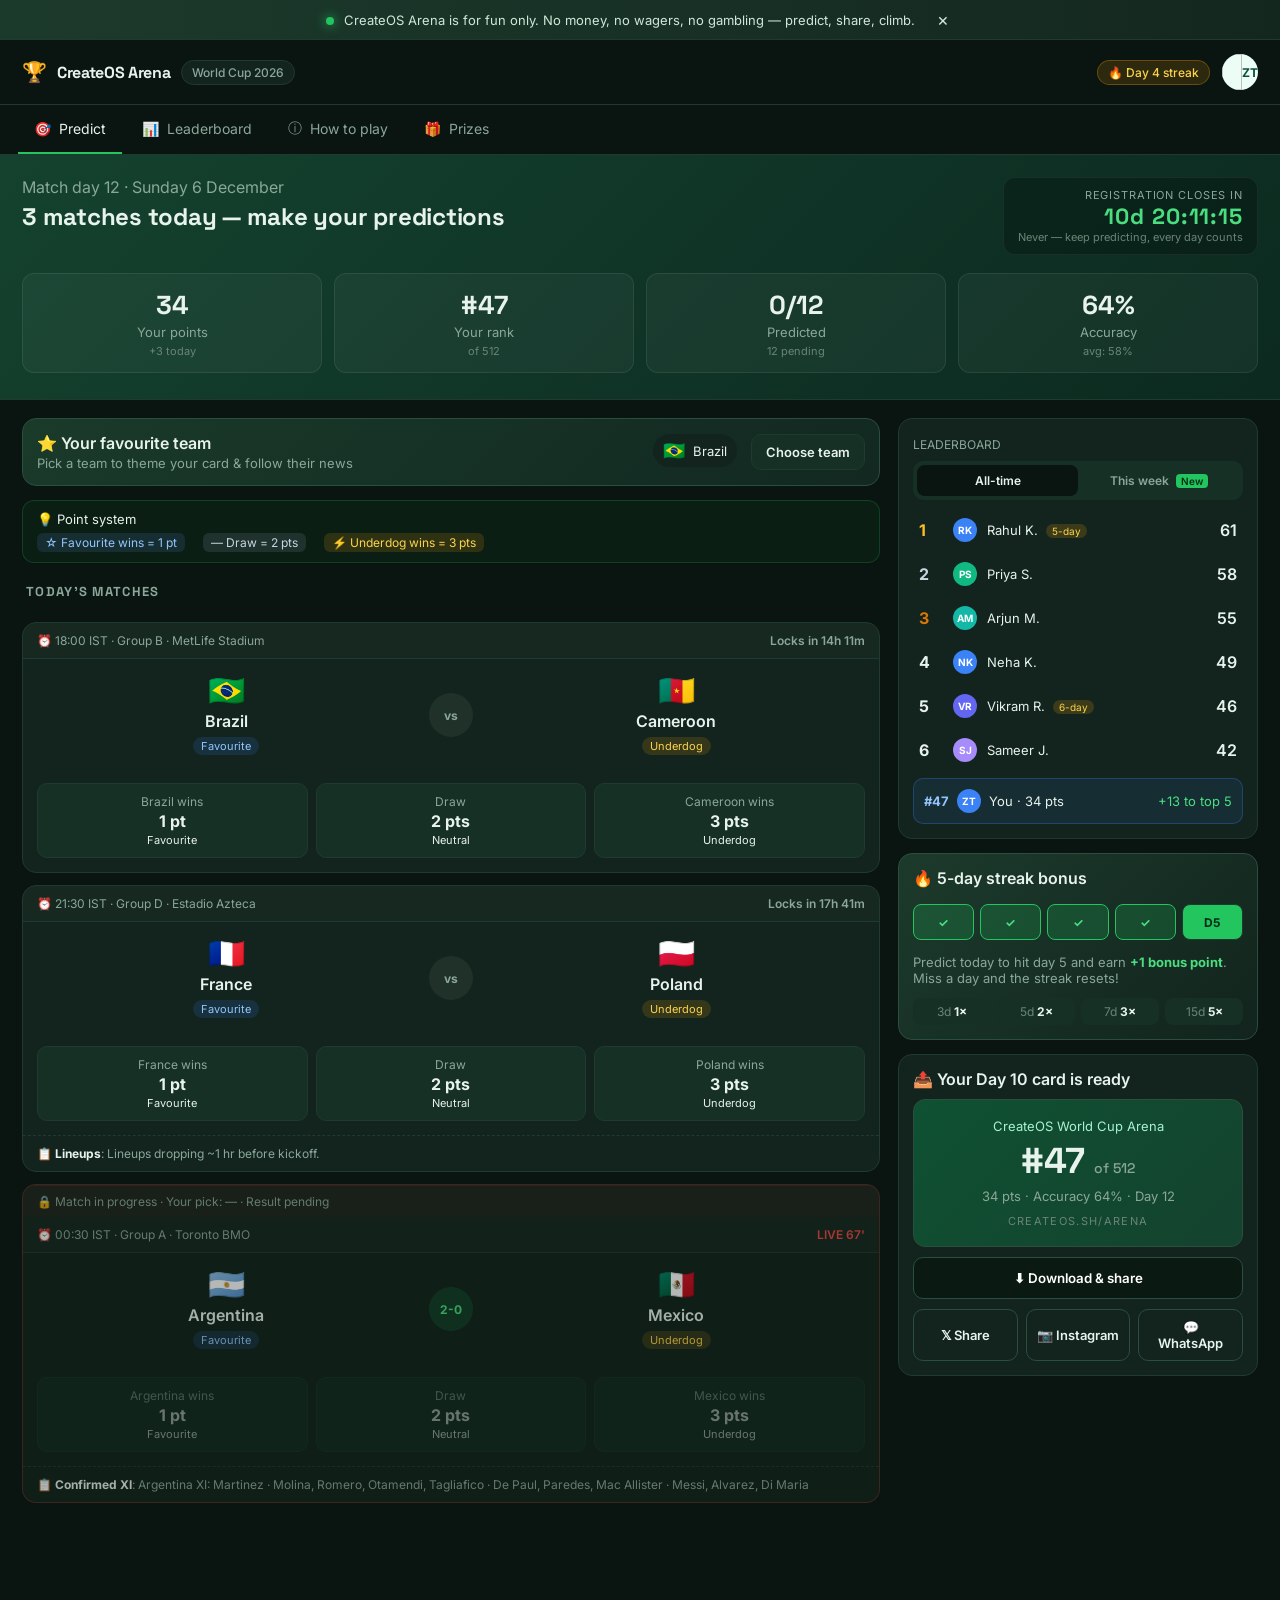
==== commit 8d992622: "feat(auth): wire real Google Sign-In via Google Identity Services - Load gsi/client, init with a con" ====
--- a/index.html
+++ b/index.html
@@ -11,6 +11,7 @@
     <link rel="preconnect" href="https://fonts.gstatic.com" crossorigin />
     <link href="https://fonts.googleapis.com/css2?family=Inter:wght@400;500;600;700;800&family=Space+Grotesk:wght@600;700&display=swap" rel="stylesheet" />
     <link rel="stylesheet" href="./style.css" />
+    <script src="https://accounts.google.com/gsi/client" async defer></script>
   </head>
   <body>
     <!-- Disclaimer banner -->
@@ -29,6 +30,7 @@
       <div class="top-actions">
         <span class="pill streak" id="streakPill">🔥 Day <span id="streakDays">4</span> streak</span>
         <button class="avatar" id="avatarBtn" aria-haspopup="menu" aria-expanded="false">
+          <img id="avatarImg" alt="" hidden />
           <span id="avatarInitials">ZT</span>
         </button>
         <div class="menu" id="userMenu" role="menu" hidden>
@@ -342,10 +344,17 @@
         <button class="modal-close" data-close>×</button>
         <h3>Sign in to CreateOS Arena</h3>
         <p class="muted">Use your Google account via CreateOS to save your streak and predictions.</p>
-        <button class="google-btn" id="googleLogin">
-          <svg width="18" height="18" viewBox="0 0 18 18" aria-hidden="true"><path fill="#4285F4" d="M17.64 9.2c0-.64-.06-1.25-.16-1.84H9v3.49h4.84c-.21 1.13-.84 2.08-1.79 2.72v2.26h2.9c1.7-1.57 2.69-3.88 2.69-6.63z"/><path fill="#34A853" d="M9 18c2.43 0 4.46-.81 5.95-2.18l-2.9-2.26c-.81.54-1.83.86-3.05.86-2.34 0-4.33-1.58-5.04-3.7H.96v2.32A9 9 0 0 0 9 18z"/><path fill="#FBBC05" d="M3.96 10.72A5.4 5.4 0 0 1 3.68 9c0-.6.1-1.18.28-1.72V4.96H.96A9 9 0 0 0 0 9c0 1.45.35 2.82.96 4.04l3-2.32z"/><path fill="#EA4335" d="M9 3.58c1.32 0 2.5.45 3.44 1.35l2.58-2.58C13.46.89 11.43 0 9 0A9 9 0 0 0 .96 4.96l3 2.32C4.67 5.16 6.66 3.58 9 3.58z"/></svg>
-          Continue with Google
-        </button>
+        <div id="gsiButton" class="gsi-slot"></div>
+        <div id="gsiFallback" hidden>
+          <div class="gsi-notice">
+            <b>Google Sign-In not configured.</b>
+            <span>Add your OAuth Client ID to <code>GOOGLE_CLIENT_ID</code> in <code>app.js</code>.</span>
+          </div>
+          <button class="google-btn" id="googleLoginDemo">
+            <svg width="18" height="18" viewBox="0 0 18 18" aria-hidden="true"><path fill="#4285F4" d="M17.64 9.2c0-.64-.06-1.25-.16-1.84H9v3.49h4.84c-.21 1.13-.84 2.08-1.79 2.72v2.26h2.9c1.7-1.57 2.69-3.88 2.69-6.63z"/><path fill="#34A853" d="M9 18c2.43 0 4.46-.81 5.95-2.18l-2.9-2.26c-.81.54-1.83.86-3.05.86-2.34 0-4.33-1.58-5.04-3.7H.96v2.32A9 9 0 0 0 9 18z"/><path fill="#FBBC05" d="M3.96 10.72A5.4 5.4 0 0 1 3.68 9c0-.6.1-1.18.28-1.72V4.96H.96A9 9 0 0 0 0 9c0 1.45.35 2.82.96 4.04l3-2.32z"/><path fill="#EA4335" d="M9 3.58c1.32 0 2.5.45 3.44 1.35l2.58-2.58C13.46.89 11.43 0 9 0A9 9 0 0 0 .96 4.96l3 2.32C4.67 5.16 6.66 3.58 9 3.58z"/></svg>
+            Continue as demo user
+          </button>
+        </div>
         <p class="tiny muted">By continuing you accept the for-fun terms. No gambling.</p>
       </div>
     </div>
--- a/style.css
+++ b/style.css
@@ -60,7 +60,9 @@
 .avatar {
   width: 36px; height: 36px; border-radius: 999px; background: #ecfdf5; color: #064e3b;
   border: 0; font-weight: 700; font-size: 12px; display: inline-flex; align-items: center; justify-content: center;
-}
+  overflow: hidden; padding: 0;
+}
+.avatar img { display: block; width: 100%; height: 100%; object-fit: cover; }
 .avatar.small { width: 24px; height: 24px; font-size: 10px; }
 .avatar.me { background: var(--blue); color: #fff; }
 .menu {
@@ -365,6 +367,14 @@
   background: #fff; color: #1f2937; border: 0; padding: 12px; border-radius: 10px; font-weight: 600;
   margin: 14px 0 6px;
 }
+.gsi-slot { display: flex; justify-content: center; margin: 14px 0 6px; min-height: 44px; }
+.gsi-notice {
+  background: rgba(245, 158, 11, 0.08); border: 1px solid rgba(245, 158, 11, 0.3);
+  border-radius: 10px; padding: 10px 12px; margin: 14px 0 8px; font-size: 12px; color: #fcd34d;
+  display: flex; flex-direction: column; gap: 4px;
+}
+.gsi-notice b { color: #fef3c7; font-size: 13px; }
+.gsi-notice code { background: rgba(0,0,0,0.3); padding: 1px 6px; border-radius: 4px; font-size: 11px; color: #e7f3ec; }
 .team-grid { display: grid; grid-template-columns: repeat(auto-fill, minmax(110px, 1fr)); gap: 8px; max-height: 320px; overflow-y: auto; padding: 4px; }
 .team-cell {
   background: var(--panel); border: 1px solid var(--line); border-radius: 10px; padding: 10px 6px;
